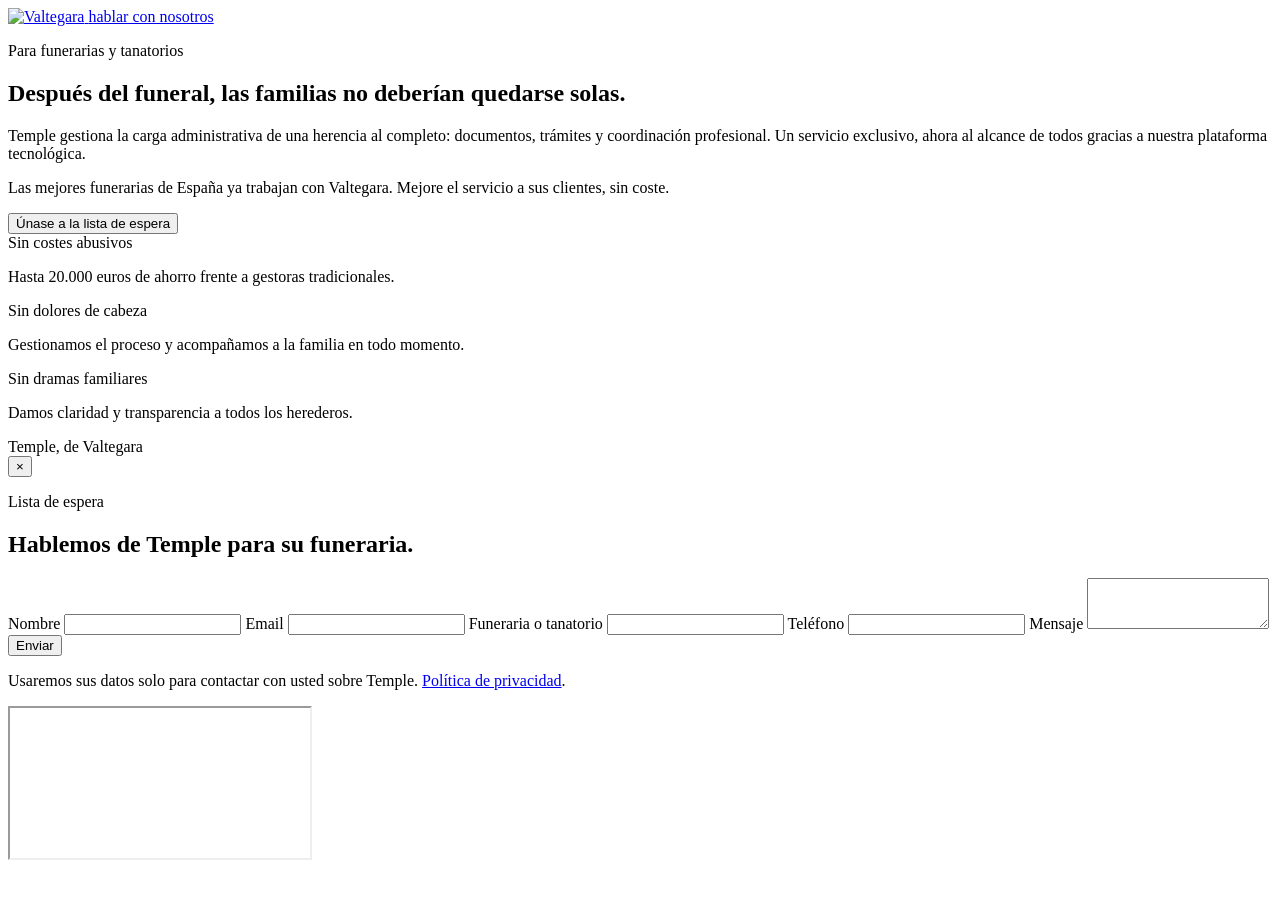
==== index.html @ 06c3a63b "Upload Valtegara landing: index.html" ====
<!doctype html>
<html lang="es">
  <head>
    <meta charset="utf-8">
    <meta name="viewport" content="width=device-width, initial-scale=1">
    <meta
      name="description"
      content="Valtegara crea Temple: soporte profesional para la gestión administrativa de herencias cuando las familias más lo necesitan."
    >
    <meta property="og:title" content="Valtegara | Temple">
    <meta
      property="og:description"
      content="Soporte profesional al alcance de las familias españolas en la gestión administrativa de herencias."
    >
    <meta property="og:type" content="website">
    <meta property="og:url" content="https://valtegara.com/">
    <meta property="og:image" content="https://valtegara.com/assets/og-image.png">
    <meta property="og:image:width" content="1200">
    <meta property="og:image:height" content="630">
    <meta property="og:locale" content="es_ES">
    <meta name="twitter:card" content="summary_large_image">
    <meta name="twitter:title" content="Valtegara | Temple">
    <meta
      name="twitter:description"
      content="Soporte profesional al alcance de las familias españolas en la gestión administrativa de herencias."
    >
    <meta name="twitter:image" content="https://valtegara.com/assets/og-image.png">
    <meta name="theme-color" content="#fbf1dc">
    <title>Valtegara | Temple</title>
    <link rel="canonical" href="https://valtegara.com/">
    <link rel="icon" type="image/png" sizes="192x192" href="assets/icon-192.png">
    <link rel="apple-touch-icon" sizes="180x180" href="assets/apple-touch-icon.png">
    <link rel="manifest" href="site.webmanifest">
    <link rel="preconnect" href="https://fonts.googleapis.com">
    <link rel="preconnect" href="https://fonts.gstatic.com" crossorigin>
    <link
      href="https://fonts.googleapis.com/css2?family=Instrument+Serif:ital@0;1&family=Inter:wght@500;600;700;800;900&display=swap"
      rel="stylesheet"
    >
    <link rel="stylesheet" href="styles.css">
  </head>
  <body>
    <main class="page">
      <section class="hero" aria-labelledby="hero-title">
        <header class="topbar">
          <a class="logo-link" href="mailto:diegoserrano@valtegara.com" aria-label="Valtegara">
            <img
              src="assets/valtegara-logo-transparent.png"
              alt="Valtegara"
              width="1220"
              height="360"
              fetchpriority="high"
            >
          </a>
          <a class="top-link" href="mailto:diegoserrano@valtegara.com?subject=Hablemos%20sobre%20Temple">
            hablar con nosotros
          </a>
        </header>

        <div class="hero-copy">
          <p class="badge">Para funerarias y tanatorios</p>
          <h1 id="hero-title">
            Después del funeral, las familias no deberían quedarse solas.
          </h1>
          <p class="lede">
            Temple gestiona la carga administrativa de una herencia al completo: documentos,
            trámites y coordinación profesional. Un servicio exclusivo, ahora al alcance
            de todos gracias a nuestra plataforma tecnológica.
          </p>
          <p class="partner-note">
            Las mejores funerarias de España ya trabajan con Valtegara. Mejore el servicio
            a sus clientes, sin coste.
          </p>
          <button class="cta" type="button" data-open-waitlist>
            Únase a la lista de espera
          </button>
        </div>

        <div class="benefit-row" aria-label="Beneficios de Temple">
          <article class="benefit-card costs">
            <span>Sin costes abusivos</span>
            <p>Hasta 20.000 euros de ahorro frente a gestoras tradicionales.</p>
          </article>
          <article class="benefit-card calm">
            <span>Sin dolores de cabeza</span>
            <p>Gestionamos el proceso y acompañamos a la familia en todo momento.</p>
          </article>
          <article class="benefit-card clarity">
            <span>Sin dramas familiares</span>
            <p>Damos claridad y transparencia a todos los herederos.</p>
          </article>
        </div>

        <footer class="bottom-strip">
          <span>Temple, de Valtegara</span>
        </footer>
      </section>

      <div class="modal" data-waitlist-modal aria-hidden="true">
        <div class="modal-backdrop" data-close-waitlist></div>
        <section class="waitlist-card" role="dialog" aria-modal="true" aria-labelledby="waitlist-title">
          <button class="close-button" type="button" data-close-waitlist aria-label="Cerrar">×</button>
          <p class="badge small">Lista de espera</p>
          <h2 id="waitlist-title">Hablemos de Temple para su funeraria.</h2>
          <form
            class="waitlist-form"
            data-waitlist-form
            method="post"
            target="hidden-google-form"
            aria-describedby="privacy-note form-status"
          >
            <label>
              Nombre
              <input name="name" data-google-field="name" autocomplete="name" required>
            </label>
            <label>
              Email
              <input name="email" data-google-field="email" type="email" autocomplete="email" inputmode="email" required>
            </label>
            <label>
              Funeraria o tanatorio
              <input name="company" data-google-field="company" autocomplete="organization" required>
            </label>
            <label>
              Teléfono
              <input name="phone" data-google-field="phone" type="tel" autocomplete="tel" inputmode="tel">
            </label>
            <label>
              Mensaje
              <textarea name="message" data-google-field="message" rows="3"></textarea>
            </label>
            <button class="submit-button" type="submit">Enviar</button>
            <p class="privacy-note" id="privacy-note">
              Usaremos sus datos solo para contactar con usted sobre Temple.
              <a href="privacidad.html">Política de privacidad</a>.
            </p>
            <p class="form-status" id="form-status" data-form-status aria-live="polite"></p>
          </form>
          <iframe class="hidden-frame" name="hidden-google-form" title="Google Form submission"></iframe>
        </section>
      </div>
    </main>
    <script src="script.js" defer></script>
  </body>
</html>
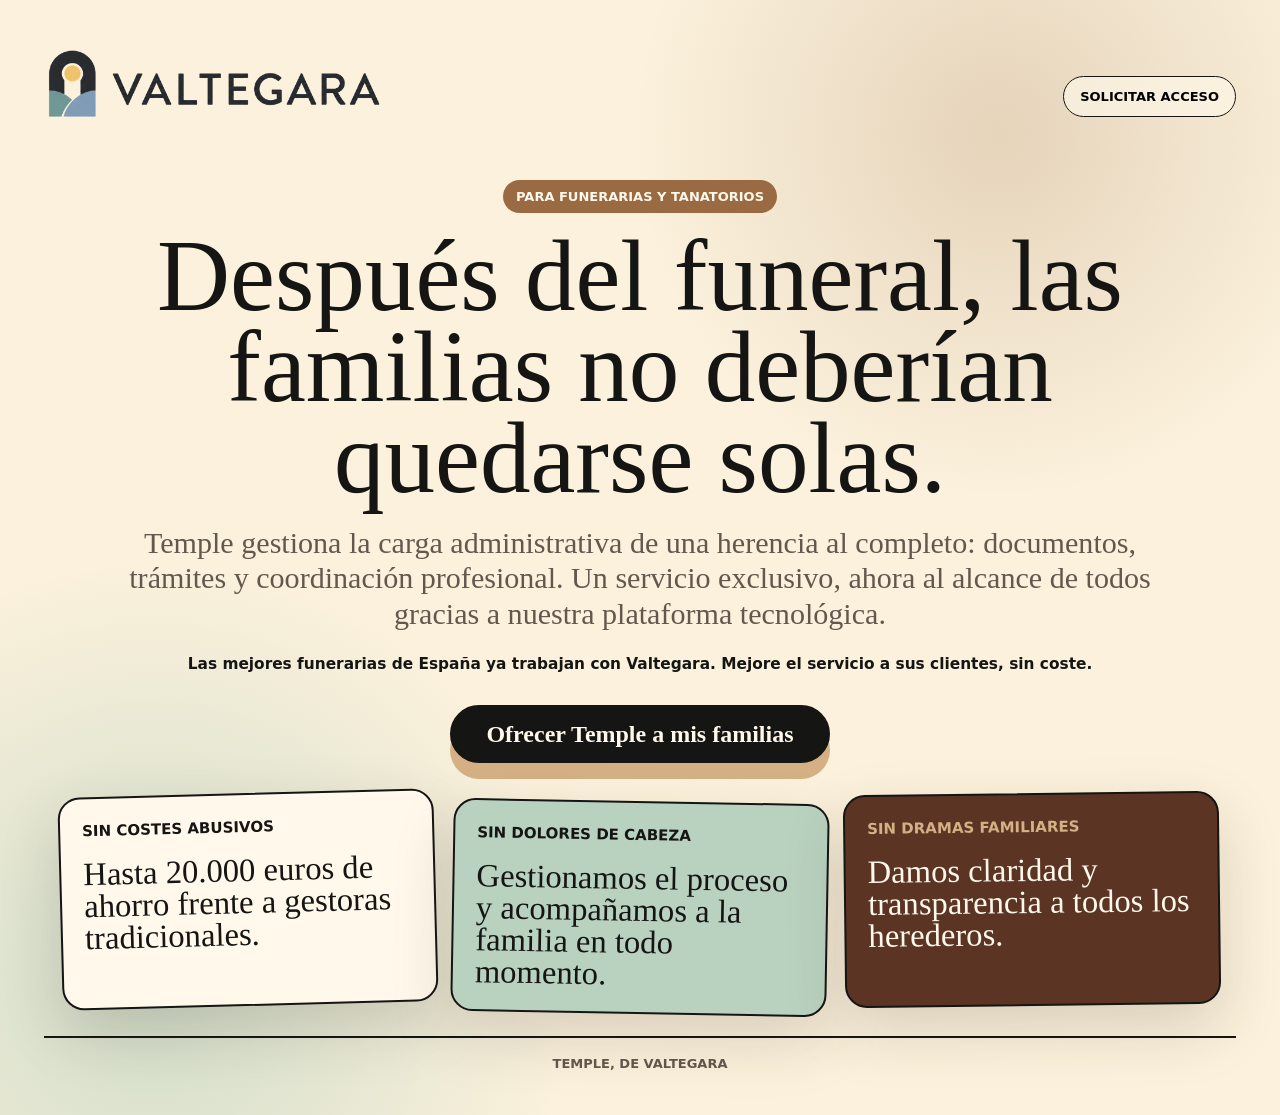
==== commit dd5df0dd: "Refine landing page CTAs and header alignment" ====
--- a/index.html
+++ b/index.html
@@ -43,7 +43,7 @@
     <main class="page">
       <section class="hero" aria-labelledby="hero-title">
         <header class="topbar">
-          <a class="logo-link" href="mailto:diegoserrano@valtegara.com" aria-label="Valtegara">
+          <a class="logo-link" href="/" aria-label="Valtegara">
             <img
               src="assets/valtegara-logo-transparent.png"
               alt="Valtegara"
@@ -52,9 +52,7 @@
               fetchpriority="high"
             >
           </a>
-          <a class="top-link" href="mailto:diegoserrano@valtegara.com?subject=Hablemos%20sobre%20Temple">
-            hablar con nosotros
-          </a>
+          <button class="top-link" type="button" data-open-waitlist>Solicitar acceso</button>
         </header>
 
         <div class="hero-copy">
@@ -72,7 +70,7 @@
             a sus clientes, sin coste.
           </p>
           <button class="cta" type="button" data-open-waitlist>
-            Únase a la lista de espera
+            Ofrecer Temple a mis familias
           </button>
         </div>
 
@@ -101,7 +99,7 @@
         <section class="waitlist-card" role="dialog" aria-modal="true" aria-labelledby="waitlist-title">
           <button class="close-button" type="button" data-close-waitlist aria-label="Cerrar">×</button>
           <p class="badge small">Lista de espera</p>
-          <h2 id="waitlist-title">Hablemos de Temple para su funeraria.</h2>
+          <h2 id="waitlist-title">Solicite acceso para su funeraria o tanatorio.</h2>
           <form
             class="waitlist-form"
             data-waitlist-form
@@ -129,7 +127,7 @@
               Mensaje
               <textarea name="message" data-google-field="message" rows="3"></textarea>
             </label>
-            <button class="submit-button" type="submit">Enviar</button>
+            <button class="submit-button" type="submit">Enviar solicitud</button>
             <p class="privacy-note" id="privacy-note">
               Usaremos sus datos solo para contactar con usted sobre Temple.
               <a href="privacidad.html">Política de privacidad</a>.
--- a/styles.css
+++ b/styles.css
@@ -0,0 +1,438 @@
+:root {
+  --ink: #151514;
+  --muted: #62584e;
+  --paper: #fbf1dc;
+  --paper-soft: #fff8eb;
+  --brown: #9a6a43;
+  --brown-deep: #5b3424;
+  --brown-light: #d5b084;
+  --sage: #b9d2bf;
+  --blue: #b7d2df;
+  --rose: #e7ad9f;
+  --green: #24493b;
+  --line: rgba(21, 21, 20, 0.14);
+  --shadow: 0 24px 60px rgba(55, 40, 27, 0.17);
+  font-family: Inter, system-ui, -apple-system, BlinkMacSystemFont, "Segoe UI", sans-serif;
+}
+
+* {
+  box-sizing: border-box;
+}
+
+html,
+body {
+  min-height: 100%;
+}
+
+body {
+  margin: 0;
+  color: var(--ink);
+  background:
+    radial-gradient(circle at 78% 12%, rgba(154, 106, 67, 0.22), transparent 26%),
+    radial-gradient(circle at 12% 88%, rgba(185, 210, 191, 0.65), transparent 28%),
+    var(--paper);
+}
+
+a {
+  color: inherit;
+  text-decoration: none;
+}
+
+button,
+input,
+textarea {
+  font: inherit;
+}
+
+.page {
+  min-height: 100vh;
+}
+
+.hero {
+  min-height: 100vh;
+  display: grid;
+  grid-template-rows: auto 1fr auto auto;
+  gap: clamp(16px, 2.6vw, 30px);
+  padding: clamp(18px, 3.5vw, 44px);
+}
+
+.topbar,
+.bottom-strip {
+  display: flex;
+  justify-content: space-between;
+  align-items: center;
+  gap: 18px;
+}
+
+.logo-link {
+  display: inline-flex;
+  align-items: center;
+  width: clamp(220px, 28vw, 390px);
+}
+
+.logo-link img {
+  display: block;
+  width: 100%;
+  height: auto;
+}
+
+.top-link,
+.bottom-strip span,
+.badge {
+  font-size: 13px;
+  font-weight: 900;
+  letter-spacing: 0;
+  text-transform: uppercase;
+}
+
+.top-link {
+  padding: 12px 16px;
+  border: 1px solid var(--ink);
+  border-radius: 999px;
+  background: rgba(255, 248, 235, 0.62);
+}
+
+.hero-copy {
+  align-self: center;
+  max-width: 1240px;
+  margin: 0 auto;
+  text-align: center;
+}
+
+.badge {
+  display: inline-flex;
+  margin: 0 0 18px;
+  padding: 9px 13px;
+  border-radius: 999px;
+  color: var(--paper-soft);
+  background: var(--brown);
+}
+
+.badge.small {
+  margin-bottom: 14px;
+}
+
+h1 {
+  margin: 0;
+  font-family: "Instrument Serif", Georgia, serif;
+  font-size: clamp(58px, 7.9vw, 116px);
+  font-weight: 400;
+  line-height: 0.9;
+  letter-spacing: 0;
+}
+
+.lede,
+.partner-note {
+  max-width: 1050px;
+  margin: 22px auto 0;
+  color: var(--muted);
+  font-size: clamp(23px, 2.35vw, 32px);
+  font-family: "Instrument Serif", Georgia, serif;
+  font-weight: 400;
+  line-height: 1.18;
+}
+
+.partner-note {
+  max-width: 920px;
+  color: var(--ink);
+  font-family: Inter, system-ui, -apple-system, BlinkMacSystemFont, "Segoe UI", sans-serif;
+  font-size: clamp(15px, 1.2vw, 18px);
+  font-weight: 750;
+  line-height: 1.38;
+}
+
+.cta {
+  display: inline-flex;
+  align-items: center;
+  justify-content: center;
+  min-height: 58px;
+  margin-top: 30px;
+  min-width: min(100%, 360px);
+  padding: 0 34px;
+  border: 2px solid var(--ink);
+  border-radius: 999px;
+  color: var(--paper-soft);
+  background: var(--ink);
+  box-shadow: 0 16px 0 var(--brown-light);
+  cursor: pointer;
+  font-family: "Instrument Serif", Georgia, serif;
+  font-size: 24px;
+  letter-spacing: 0;
+  font-weight: 900;
+}
+
+.benefit-row {
+  display: grid;
+  grid-template-columns: repeat(3, 1fr);
+  gap: 16px;
+  max-width: 1160px;
+  width: 100%;
+  margin: 0 auto;
+}
+
+.benefit-card {
+  min-height: 168px;
+  padding: 22px;
+  border: 2px solid var(--ink);
+  border-radius: 22px;
+  box-shadow: var(--shadow);
+}
+
+.benefit-card span {
+  display: inline-flex;
+  margin-bottom: 18px;
+  font-size: 15px;
+  font-weight: 900;
+  text-transform: uppercase;
+}
+
+.benefit-card p {
+  margin: 0;
+  font-family: "Instrument Serif", Georgia, serif;
+  font-size: clamp(28px, 2.55vw, 41px);
+  line-height: 0.98;
+}
+
+.costs {
+  background: var(--paper-soft);
+  transform: rotate(-1.5deg);
+}
+
+.calm {
+  background: var(--sage);
+  transform: translateY(8px) rotate(1deg);
+}
+
+.clarity {
+  color: var(--paper-soft);
+  background: var(--brown-deep);
+  transform: rotate(-0.7deg);
+}
+
+.clarity span {
+  color: var(--brown-light);
+}
+
+.bottom-strip {
+  justify-content: center;
+  padding-top: 18px;
+  border-top: 2px solid var(--ink);
+  text-align: center;
+}
+
+.bottom-strip span {
+  color: var(--muted);
+}
+
+.modal {
+  position: fixed;
+  inset: 0;
+  z-index: 20;
+  display: none;
+  place-items: center;
+  padding: 18px;
+}
+
+.modal.is-open {
+  display: grid;
+}
+
+.modal-backdrop {
+  position: absolute;
+  inset: 0;
+  background: rgba(21, 21, 20, 0.42);
+}
+
+.waitlist-card {
+  position: relative;
+  z-index: 1;
+  width: min(100%, 560px);
+  max-height: min(92vh, 760px);
+  overflow: auto;
+  padding: clamp(24px, 4vw, 36px);
+  border: 2px solid var(--ink);
+  border-radius: 22px;
+  background: var(--paper-soft);
+  box-shadow: 0 28px 90px rgba(21, 21, 20, 0.24);
+}
+
+.close-button {
+  position: absolute;
+  top: 14px;
+  right: 14px;
+  width: 40px;
+  height: 40px;
+  border: 2px solid var(--ink);
+  border-radius: 50%;
+  background: transparent;
+  cursor: pointer;
+  font-size: 28px;
+  line-height: 1;
+}
+
+.waitlist-card h2 {
+  max-width: 430px;
+  margin: 0 0 22px;
+  font-family: "Instrument Serif", Georgia, serif;
+  font-size: clamp(42px, 5vw, 62px);
+  font-weight: 400;
+  line-height: 0.92;
+}
+
+.waitlist-form {
+  display: grid;
+  gap: 13px;
+}
+
+.waitlist-form label {
+  display: grid;
+  gap: 6px;
+  color: var(--muted);
+  font-size: 13px;
+  font-weight: 900;
+  text-transform: uppercase;
+}
+
+.waitlist-form input,
+.waitlist-form textarea {
+  width: 100%;
+  border: 1px solid var(--line);
+  border-radius: 12px;
+  padding: 13px 14px;
+  color: var(--ink);
+  background: #fffef8;
+}
+
+.waitlist-form input:focus,
+.waitlist-form textarea:focus {
+  outline: 2px solid rgba(154, 106, 67, 0.25);
+  border-color: var(--brown);
+}
+
+.submit-button {
+  min-height: 52px;
+  border: 2px solid var(--ink);
+  border-radius: 999px;
+  color: var(--paper-soft);
+  background: var(--ink);
+  cursor: pointer;
+  font-weight: 900;
+}
+
+.form-status {
+  min-height: 18px;
+  margin: 0;
+  color: var(--muted);
+  font-size: 13px;
+  font-weight: 700;
+  text-transform: none;
+}
+
+.privacy-note {
+  margin: 0;
+  color: var(--muted);
+  font-size: 12px;
+  font-weight: 700;
+  line-height: 1.35;
+}
+
+.privacy-note a {
+  text-decoration: underline;
+  text-underline-offset: 3px;
+}
+
+.hidden-frame {
+  display: none;
+}
+
+.modal-open {
+  overflow: hidden;
+}
+
+.legal-page {
+  max-width: 820px;
+  margin: 0 auto;
+  padding: clamp(28px, 6vw, 72px) 20px;
+}
+
+.legal-logo {
+  display: inline-flex;
+  margin-bottom: 48px;
+  color: var(--muted);
+  font-size: 13px;
+  font-weight: 900;
+  text-transform: uppercase;
+}
+
+.legal-page h1 {
+  margin-bottom: 28px;
+  font-size: clamp(48px, 7vw, 82px);
+}
+
+.legal-page p {
+  color: var(--muted);
+  font-size: 18px;
+  line-height: 1.6;
+}
+
+.legal-page a {
+  text-decoration: underline;
+  text-underline-offset: 4px;
+}
+
+@media (max-width: 980px) {
+  .hero {
+    min-height: auto;
+  }
+
+  .benefit-row {
+    grid-template-columns: 1fr;
+    max-width: 680px;
+  }
+
+  .calm,
+  .costs,
+  .clarity {
+    transform: none;
+  }
+}
+
+@media (max-width: 640px) {
+  .hero {
+    padding: 18px;
+  }
+
+  .topbar,
+  .bottom-strip {
+    align-items: flex-start;
+    flex-direction: column;
+  }
+
+  .top-link {
+    display: none;
+  }
+
+  .logo-link {
+    width: min(78vw, 300px);
+  }
+
+  h1 {
+    font-size: 46px;
+  }
+
+  .lede {
+    font-size: 23px;
+  }
+
+  .partner-note {
+    font-size: 16px;
+  }
+
+  .cta {
+    width: 100%;
+  }
+
+  .benefit-card {
+    min-height: auto;
+  }
+}
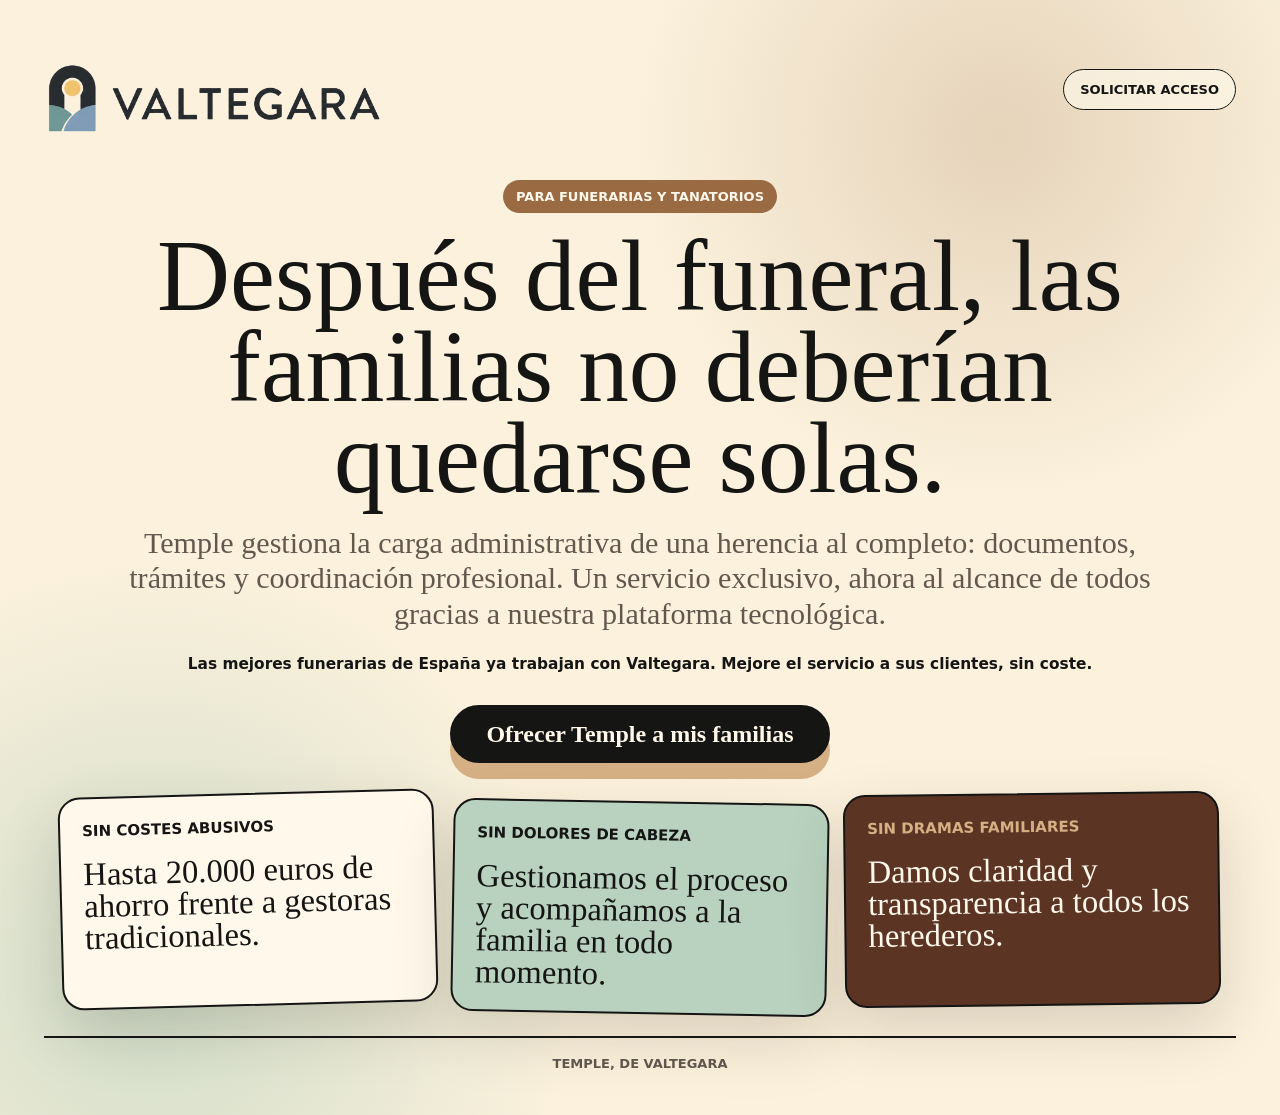
==== commit ee74d348: "Add SEO metadata and organization structured data" ====
--- a/index.html
+++ b/index.html
@@ -5,12 +5,12 @@
     <meta name="viewport" content="width=device-width, initial-scale=1">
     <meta
       name="description"
-      content="Valtegara crea Temple: soporte profesional para la gestión administrativa de herencias cuando las familias más lo necesitan."
+      content="Temple, de Valtegara, acompaña a familias españolas en la gestión administrativa de herencias junto a funerarias y tanatorios."
     >
-    <meta property="og:title" content="Valtegara | Temple">
+    <meta property="og:title" content="Valtegara | Temple para funerarias y tanatorios">
     <meta
       property="og:description"
-      content="Soporte profesional al alcance de las familias españolas en la gestión administrativa de herencias."
+      content="Soporte profesional para familias españolas tras el funeral: documentación, trámites y coordinación profesional."
     >
     <meta property="og:type" content="website">
     <meta property="og:url" content="https://valtegara.com/">
@@ -19,14 +19,14 @@
     <meta property="og:image:height" content="630">
     <meta property="og:locale" content="es_ES">
     <meta name="twitter:card" content="summary_large_image">
-    <meta name="twitter:title" content="Valtegara | Temple">
+    <meta name="twitter:title" content="Valtegara | Temple para funerarias y tanatorios">
     <meta
       name="twitter:description"
-      content="Soporte profesional al alcance de las familias españolas en la gestión administrativa de herencias."
+      content="Soporte profesional para familias españolas tras el funeral: documentación, trámites y coordinación profesional."
     >
     <meta name="twitter:image" content="https://valtegara.com/assets/og-image.png">
     <meta name="theme-color" content="#fbf1dc">
-    <title>Valtegara | Temple</title>
+    <title>Valtegara | Temple para funerarias y tanatorios</title>
     <link rel="canonical" href="https://valtegara.com/">
     <link rel="icon" type="image/png" sizes="192x192" href="assets/icon-192.png">
     <link rel="apple-touch-icon" sizes="180x180" href="assets/apple-touch-icon.png">
@@ -37,6 +37,24 @@
       href="https://fonts.googleapis.com/css2?family=Instrument+Serif:ital@0;1&family=Inter:wght@500;600;700;800;900&display=swap"
       rel="stylesheet"
     >
+    <script type="application/ld+json">
+      {
+        "@context": "https://schema.org",
+        "@type": "Organization",
+        "name": "Valtegara",
+        "alternateName": "Temple, de Valtegara",
+        "url": "https://valtegara.com/",
+        "logo": "https://valtegara.com/assets/icon-512.png",
+        "description": "Valtegara desarrolla Temple, una plataforma que acompaña a familias españolas tras el funeral en la gestión administrativa de herencias.",
+        "areaServed": {
+          "@type": "Country",
+          "name": "Spain"
+        },
+        "sameAs": [
+          "https://www.linkedin.com/company/valtegara/"
+        ]
+      }
+    </script>
     <link rel="stylesheet" href="styles.css">
   </head>
   <body>
--- a/styles.css
+++ b/styles.css
@@ -74,6 +74,7 @@
   display: block;
   width: 100%;
   height: auto;
+  transform: translateY(clamp(8px, 1.15vw, 15px));
 }
 
 .top-link,
@@ -89,7 +90,10 @@
   padding: 12px 16px;
   border: 1px solid var(--ink);
   border-radius: 999px;
+  color: var(--ink);
   background: rgba(255, 248, 235, 0.62);
+  cursor: pointer;
+  transform: translateY(-7px);
 }
 
 .hero-copy {
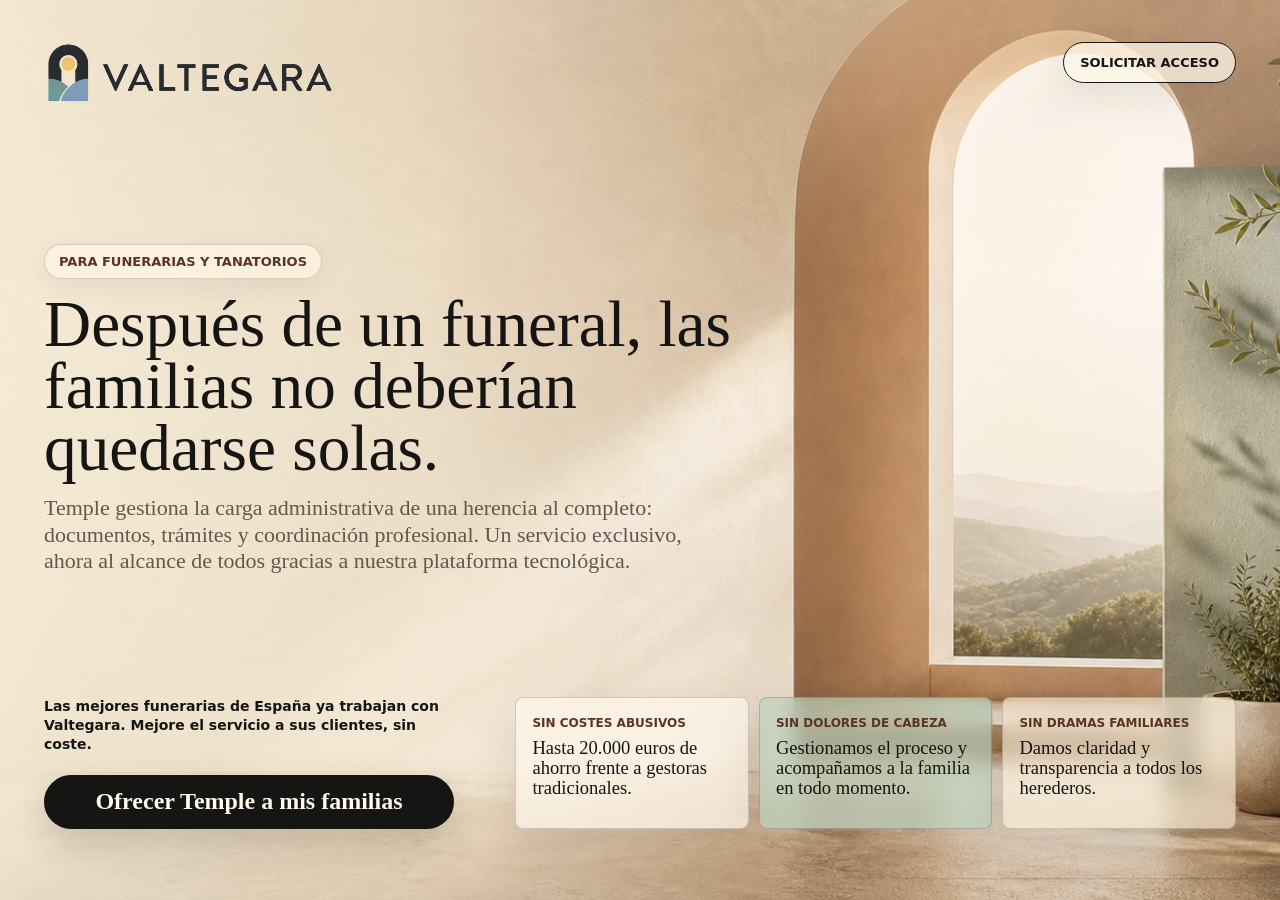
==== commit a71ca23b: "Update responsive Valtegara landing page" ====
--- a/index.html
+++ b/index.html
@@ -76,35 +76,40 @@
         <div class="hero-copy">
           <p class="badge">Para funerarias y tanatorios</p>
           <h1 id="hero-title">
-            Después del funeral, las familias no deberían quedarse solas.
+            Después de un funeral, las familias no deberían quedarse solas.
           </h1>
           <p class="lede">
             Temple gestiona la carga administrativa de una herencia al completo: documentos,
             trámites y coordinación profesional. Un servicio exclusivo, ahora al alcance
             de todos gracias a nuestra plataforma tecnológica.
           </p>
-          <p class="partner-note">
-            Las mejores funerarias de España ya trabajan con Valtegara. Mejore el servicio
-            a sus clientes, sin coste.
-          </p>
-          <button class="cta" type="button" data-open-waitlist>
-            Ofrecer Temple a mis familias
-          </button>
         </div>
 
-        <div class="benefit-row" aria-label="Beneficios de Temple">
-          <article class="benefit-card costs">
-            <span>Sin costes abusivos</span>
-            <p>Hasta 20.000 euros de ahorro frente a gestoras tradicionales.</p>
-          </article>
-          <article class="benefit-card calm">
-            <span>Sin dolores de cabeza</span>
-            <p>Gestionamos el proceso y acompañamos a la familia en todo momento.</p>
-          </article>
-          <article class="benefit-card clarity">
-            <span>Sin dramas familiares</span>
-            <p>Damos claridad y transparencia a todos los herederos.</p>
-          </article>
+        <div class="lower-row">
+          <div class="partner-action">
+            <p class="partner-note">
+              Las mejores funerarias de España ya trabajan con Valtegara. Mejore el servicio
+              a sus clientes, sin coste.
+            </p>
+            <button class="cta" type="button" data-open-waitlist>
+              Ofrecer Temple a mis familias
+            </button>
+          </div>
+
+          <div class="benefit-row" aria-label="Beneficios de Temple">
+            <article class="benefit-card costs">
+              <span>Sin costes abusivos</span>
+              <p>Hasta 20.000 euros de ahorro frente a gestoras tradicionales.</p>
+            </article>
+            <article class="benefit-card calm">
+              <span>Sin dolores de cabeza</span>
+              <p>Gestionamos el proceso y acompañamos a la familia en todo momento.</p>
+            </article>
+            <article class="benefit-card clarity">
+              <span>Sin dramas familiares</span>
+              <p>Damos claridad y transparencia a todos los herederos.</p>
+            </article>
+          </div>
         </div>
 
         <footer class="bottom-strip">
--- a/styles.css
+++ b/styles.css
@@ -27,10 +27,7 @@
 body {
   margin: 0;
   color: var(--ink);
-  background:
-    radial-gradient(circle at 78% 12%, rgba(154, 106, 67, 0.22), transparent 26%),
-    radial-gradient(circle at 12% 88%, rgba(185, 210, 191, 0.65), transparent 28%),
-    var(--paper);
+  background: var(--paper);
 }
 
 a {
@@ -46,18 +43,46 @@
 
 .page {
   min-height: 100vh;
+  background-image: url("assets/landing-hero-temple-calm-v1.png");
+  background-position: center;
+  background-size: cover;
+  background-repeat: no-repeat;
 }
 
 .hero {
+  position: relative;
+  overflow: hidden;
   min-height: 100vh;
   display: grid;
-  grid-template-rows: auto 1fr auto auto;
-  gap: clamp(16px, 2.6vw, 30px);
-  padding: clamp(18px, 3.5vw, 44px);
+  grid-template-rows: auto minmax(0, 1fr) auto auto;
+  gap: clamp(10px, 1.6vw, 20px);
+  padding: clamp(12px, 2vw, 24px) clamp(18px, 3.5vw, 44px) clamp(28px, 4vw, 52px);
+}
+
+.hero::before,
+.hero::after {
+  position: absolute;
+  inset: 0;
+  content: "";
+}
+
+.hero::before {
+  background-image: url("assets/landing-hero-temple-calm-v1.png");
+  background-position: center;
+  background-size: cover;
+  transform: scale(1.01);
+}
+
+.hero::after {
+  background:
+    linear-gradient(90deg, rgba(251, 241, 220, 0.84) 0%, rgba(251, 241, 220, 0.62) 32%, rgba(251, 241, 220, 0.16) 58%, rgba(251, 241, 220, 0) 100%),
+    linear-gradient(180deg, rgba(251, 241, 220, 0.28) 0%, rgba(251, 241, 220, 0) 30%, rgba(66, 44, 29, 0.12) 100%);
 }
 
 .topbar,
 .bottom-strip {
+  position: relative;
+  z-index: 1;
   display: flex;
   justify-content: space-between;
   align-items: center;
@@ -67,7 +92,7 @@
 .logo-link {
   display: inline-flex;
   align-items: center;
-  width: clamp(220px, 28vw, 390px);
+  width: clamp(210px, 24vw, 340px);
 }
 
 .logo-link img {
@@ -91,25 +116,32 @@
   border: 1px solid var(--ink);
   border-radius: 999px;
   color: var(--ink);
-  background: rgba(255, 248, 235, 0.62);
+  background: rgba(255, 248, 235, 0.72);
+  box-shadow: 0 10px 34px rgba(55, 40, 27, 0.08);
   cursor: pointer;
   transform: translateY(-7px);
 }
 
 .hero-copy {
+  position: relative;
+  z-index: 1;
   align-self: center;
-  max-width: 1240px;
-  margin: 0 auto;
-  text-align: center;
+  width: min(100%, 810px);
+  max-width: 54vw;
+  margin: 0;
+  padding: clamp(14px, 1.6vw, 26px) 0 clamp(6px, 1vw, 16px);
+  text-align: left;
 }
 
 .badge {
   display: inline-flex;
-  margin: 0 0 18px;
-  padding: 9px 13px;
+  margin: 0 0 14px;
+  padding: 9px 14px;
+  border: 1px solid rgba(91, 52, 36, 0.2);
   border-radius: 999px;
-  color: var(--paper-soft);
-  background: var(--brown);
+  color: var(--brown-deep);
+  background: rgba(255, 248, 235, 0.66);
+  box-shadow: 0 8px 26px rgba(55, 40, 27, 0.07);
 }
 
 .badge.small {
@@ -119,28 +151,30 @@
 h1 {
   margin: 0;
   font-family: "Instrument Serif", Georgia, serif;
-  font-size: clamp(58px, 7.9vw, 116px);
+  max-width: 760px;
+  font-size: clamp(50px, 5.1vw, 80px);
   font-weight: 400;
-  line-height: 0.9;
+  line-height: 0.95;
   letter-spacing: 0;
 }
 
 .lede,
 .partner-note {
-  max-width: 1050px;
-  margin: 22px auto 0;
+  max-width: 710px;
+  margin: 16px 0 0;
   color: var(--muted);
-  font-size: clamp(23px, 2.35vw, 32px);
+  font-size: clamp(20px, 1.72vw, 26px);
   font-family: "Instrument Serif", Georgia, serif;
   font-weight: 400;
-  line-height: 1.18;
+  line-height: 1.2;
 }
 
 .partner-note {
-  max-width: 920px;
+  max-width: 410px;
+  margin: 0;
   color: var(--ink);
   font-family: Inter, system-ui, -apple-system, BlinkMacSystemFont, "Segoe UI", sans-serif;
-  font-size: clamp(15px, 1.2vw, 18px);
+  font-size: clamp(14px, 1.05vw, 17px);
   font-weight: 750;
   line-height: 1.38;
 }
@@ -149,15 +183,17 @@
   display: inline-flex;
   align-items: center;
   justify-content: center;
-  min-height: 58px;
-  margin-top: 30px;
-  min-width: min(100%, 360px);
+  min-height: 54px;
+  width: 100%;
+  max-width: 410px;
+  min-width: 0;
+  margin-top: 0;
   padding: 0 34px;
   border: 2px solid var(--ink);
   border-radius: 999px;
   color: var(--paper-soft);
   background: var(--ink);
-  box-shadow: 0 16px 0 var(--brown-light);
+  box-shadow: 0 16px 38px rgba(55, 40, 27, 0.2);
   cursor: pointer;
   font-family: "Instrument Serif", Georgia, serif;
   font-size: 24px;
@@ -165,27 +201,57 @@
   font-weight: 900;
 }
 
+.lower-row {
+  position: relative;
+  z-index: 1;
+  display: grid;
+  grid-template-columns: minmax(330px, 410px) minmax(0, 1fr);
+  align-items: stretch;
+  gap: clamp(28px, 4.8vw, 72px);
+  width: 100%;
+  margin: 0;
+}
+
+.partner-action {
+  display: flex;
+  flex-direction: column;
+  justify-content: space-between;
+  align-items: flex-start;
+  min-height: 132px;
+}
+
 .benefit-row {
+  position: relative;
+  z-index: 1;
   display: grid;
-  grid-template-columns: repeat(3, 1fr);
-  gap: 16px;
-  max-width: 1160px;
+  grid-template-columns: repeat(3, minmax(0, 1fr));
+  grid-auto-rows: 1fr;
+  align-items: stretch;
+  align-content: stretch;
+  gap: 10px;
+  max-width: none;
   width: 100%;
-  margin: 0 auto;
+  height: 100%;
+  margin: 0;
+  transform: none;
 }
 
 .benefit-card {
-  min-height: 168px;
-  padding: 22px;
-  border: 2px solid var(--ink);
-  border-radius: 22px;
-  box-shadow: var(--shadow);
+  height: 100%;
+  min-height: 132px;
+  padding: 14px 16px 15px;
+  border: 1px solid rgba(21, 21, 20, 0.18);
+  border-radius: 8px;
+  background: rgba(255, 248, 235, 0.64);
+  box-shadow: 0 18px 46px rgba(55, 40, 27, 0.11);
+  backdrop-filter: blur(10px);
 }
 
 .benefit-card span {
   display: inline-flex;
-  margin-bottom: 18px;
-  font-size: 15px;
+  margin-bottom: 8px;
+  color: var(--brown-deep);
+  font-size: 12px;
   font-weight: 900;
   text-transform: uppercase;
 }
@@ -193,34 +259,34 @@
 .benefit-card p {
   margin: 0;
   font-family: "Instrument Serif", Georgia, serif;
-  font-size: clamp(28px, 2.55vw, 41px);
-  line-height: 0.98;
+  font-size: clamp(18px, 1.45vw, 23px);
+  line-height: 1.08;
 }
 
 .costs {
-  background: var(--paper-soft);
-  transform: rotate(-1.5deg);
+  background: rgba(255, 248, 235, 0.7);
 }
 
 .calm {
-  background: var(--sage);
-  transform: translateY(8px) rotate(1deg);
+  background: rgba(185, 210, 191, 0.64);
 }
 
 .clarity {
-  color: var(--paper-soft);
-  background: var(--brown-deep);
-  transform: rotate(-0.7deg);
+  color: var(--ink);
+  background: rgba(251, 241, 220, 0.58);
 }
 
 .clarity span {
-  color: var(--brown-light);
+  color: var(--brown-deep);
 }
 
 .bottom-strip {
+  display: none;
+  position: relative;
+  z-index: 1;
   justify-content: center;
-  padding-top: 18px;
-  border-top: 2px solid var(--ink);
+  padding-top: 10px;
+  border-top: 1px solid rgba(21, 21, 20, 0.22);
   text-align: center;
 }
 
@@ -384,26 +450,210 @@
   text-underline-offset: 4px;
 }
 
+@media (max-width: 1240px) {
+  .page {
+    background-position: 64% center;
+    background-size: auto 103%;
+  }
+
+  .hero::before {
+    background-position: 64% center;
+    background-size: auto 103%;
+  }
+
+  .lower-row {
+    grid-template-columns: minmax(300px, 370px) minmax(0, 1fr);
+    gap: clamp(18px, 2.8vw, 34px);
+  }
+
+  .partner-action,
+  .benefit-card {
+    min-height: 122px;
+  }
+
+  .cta {
+    padding: 0 24px;
+    font-size: 22px;
+  }
+
+  .benefit-card {
+    padding: 13px 14px 14px;
+  }
+
+  .benefit-card span {
+    font-size: 11px;
+  }
+
+  .benefit-card p {
+    font-size: clamp(17px, 1.45vw, 20px);
+  }
+}
+
+@media (max-width: 1060px) {
+  .hero {
+    align-content: start;
+    gap: clamp(14px, 2.2vw, 22px);
+    padding: clamp(14px, 2.4vw, 26px) clamp(24px, 5vw, 48px) clamp(36px, 5vw, 56px);
+  }
+
+  .page {
+    background-position: 66% center;
+    background-size: cover;
+  }
+
+  .hero::before {
+    background-position: 66% center;
+    background-size: cover;
+  }
+
+  .hero::after {
+    background:
+      linear-gradient(90deg, rgba(251, 241, 220, 0.92) 0%, rgba(251, 241, 220, 0.76) 58%, rgba(251, 241, 220, 0.2) 100%),
+      linear-gradient(180deg, rgba(251, 241, 220, 0.22) 0%, rgba(251, 241, 220, 0.02) 56%, rgba(66, 44, 29, 0.12) 100%);
+  }
+
+  .hero-copy {
+    justify-self: center;
+    align-self: center;
+    width: min(100%, 900px);
+    max-width: 900px;
+    padding-top: clamp(10px, 3vh, 32px);
+    text-align: center;
+  }
+
+  .badge {
+    margin-inline: auto;
+  }
+
+  h1 {
+    max-width: 880px;
+    margin-inline: auto;
+    font-size: clamp(52px, 7vw, 74px);
+  }
+
+  .lede {
+    max-width: 780px;
+    margin-inline: auto;
+  }
+
+  .lower-row {
+    grid-template-columns: 1fr;
+    justify-self: center;
+    gap: 14px;
+    width: 100%;
+    max-width: 820px;
+    margin: 0 auto;
+  }
+
+  .partner-action {
+    min-height: auto;
+    align-items: center;
+    gap: 14px;
+    text-align: center;
+  }
+
+  .partner-note {
+    max-width: 780px;
+  }
+
+  .cta {
+    max-width: 520px;
+  }
+
+  .benefit-row {
+    position: relative;
+    left: auto;
+    bottom: auto;
+    grid-template-columns: 1fr;
+    max-width: 820px;
+    width: 100%;
+    height: auto;
+    margin: 0 auto;
+    transform: none;
+  }
+
+  .benefit-card {
+    height: auto;
+    min-height: auto;
+  }
+}
+
 @media (max-width: 980px) {
   .hero {
-    min-height: auto;
-  }
-
+    gap: 10px;
+    padding-bottom: 34px;
+  }
+
+  .hero-copy,
+  .lower-row,
   .benefit-row {
-    grid-template-columns: 1fr;
-    max-width: 680px;
-  }
-
-  .calm,
-  .costs,
-  .clarity {
-    transform: none;
+    max-width: 720px;
+  }
+
+  .hero-copy {
+    padding-top: 6px;
+  }
+
+  h1 {
+    max-width: 760px;
+    font-size: clamp(44px, 6.2vw, 58px);
+  }
+
+  .lede {
+    margin-top: 12px;
+    font-size: clamp(18px, 2.2vw, 21px);
+  }
+
+  .lower-row {
+    gap: 10px;
+  }
+
+  .partner-action {
+    gap: 10px;
+  }
+
+  .partner-note {
+    font-size: 14px;
+  }
+
+  .cta {
+    min-height: 52px;
+  }
+
+  .benefit-row {
+    gap: 9px;
+  }
+
+  .benefit-card {
+    padding: 12px 14px 13px;
+  }
+
+  .benefit-card p {
+    font-size: 18px;
+    line-height: 1.06;
   }
 }
 
 @media (max-width: 640px) {
+  body {
+    overflow-x: hidden;
+  }
+
+  .page {
+    overflow-x: hidden;
+  }
+
   .hero {
-    padding: 18px;
+    display: block;
+    min-height: 100svh;
+    padding: 18px 18px 26px;
+    overflow: hidden;
+  }
+
+  .hero::after {
+    background:
+      linear-gradient(180deg, rgba(251, 241, 220, 0.5) 0%, rgba(251, 241, 220, 0.74) 30%, rgba(251, 241, 220, 0.7) 68%, rgba(251, 241, 220, 0.22) 100%),
+      linear-gradient(90deg, rgba(251, 241, 220, 0.9) 0%, rgba(251, 241, 220, 0.58) 58%, rgba(251, 241, 220, 0.18) 100%);
   }
 
   .topbar,
@@ -417,26 +667,163 @@
   }
 
   .logo-link {
-    width: min(78vw, 300px);
+    width: min(72vw, 282px);
+  }
+
+  .logo-link img {
+    transform: translateY(4px);
+  }
+
+  .hero::before {
+    background-position: 88% top;
+    background-size: cover;
+  }
+
+  .page {
+    background-position: 88% top;
+    background-size: cover;
+  }
+
+  .hero-copy {
+    width: 100%;
+    max-width: 356px;
+    min-width: 0;
+    margin: 28px auto 0;
+    padding: 0;
+    text-align: center;
+  }
+
+  .badge {
+    margin: 0 auto 13px;
+    padding: 8px 12px;
+    max-width: 100%;
+    font-size: 11px;
+    white-space: normal;
+    text-align: center;
   }
 
   h1 {
-    font-size: 46px;
+    width: 100%;
+    max-width: 350px;
+    margin-inline: auto;
+    font-size: clamp(38px, 9.5vw, 43px);
+    line-height: 0.96;
+    overflow-wrap: normal;
   }
 
   .lede {
-    font-size: 23px;
+    max-width: 344px;
+    margin: 14px auto 0;
+    font-size: 18px;
+    line-height: 1.18;
+  }
+
+  .lower-row {
+    display: grid;
+    width: 100%;
+    max-width: 356px;
+    margin: 24px auto 0;
+    gap: 12px;
+  }
+
+  .partner-action {
+    display: grid;
+    gap: 12px;
+    justify-items: center;
+    text-align: center;
   }
 
   .partner-note {
-    font-size: 16px;
+    max-width: 342px;
+    color: var(--ink);
+    font-size: 13px;
+    line-height: 1.32;
   }
 
   .cta {
     width: 100%;
+    max-width: 356px;
+    min-height: 54px;
+    min-width: 0;
+    padding: 0 18px;
+    font-size: 23px;
+  }
+
+  .benefit-row {
+    display: grid;
+    width: 100%;
+    max-width: 356px;
+    gap: 9px;
+    margin-top: 0;
   }
 
   .benefit-card {
+    height: auto;
     min-height: auto;
-  }
-}
+    padding: 14px 14px 15px;
+    background: rgba(255, 248, 235, 0.76);
+    backdrop-filter: blur(12px);
+  }
+
+  .benefit-card span {
+    margin-bottom: 7px;
+    font-size: 11px;
+  }
+
+  .benefit-card p {
+    font-size: 19px;
+    line-height: 1.08;
+  }
+
+  .calm {
+    background: rgba(185, 210, 191, 0.74);
+  }
+}
+
+@media (max-width: 420px) {
+  .hero {
+    padding: 16px 14px 24px;
+  }
+
+  .logo-link {
+    width: min(70vw, 258px);
+  }
+
+  .hero-copy {
+    max-width: 100%;
+    margin-top: 24px;
+  }
+
+  .badge {
+    font-size: 10.5px;
+  }
+
+  h1 {
+    max-width: 330px;
+    font-size: clamp(36px, 9.4vw, 39px);
+    line-height: 0.98;
+  }
+
+  .lede {
+    max-width: 330px;
+    font-size: 17px;
+  }
+
+  .lower-row,
+  .benefit-row {
+    max-width: 100%;
+  }
+
+  .partner-note {
+    max-width: 330px;
+    font-size: 12.5px;
+  }
+
+  .cta {
+    font-size: 21px;
+  }
+
+  .benefit-card p {
+    font-size: 18px;
+  }
+}
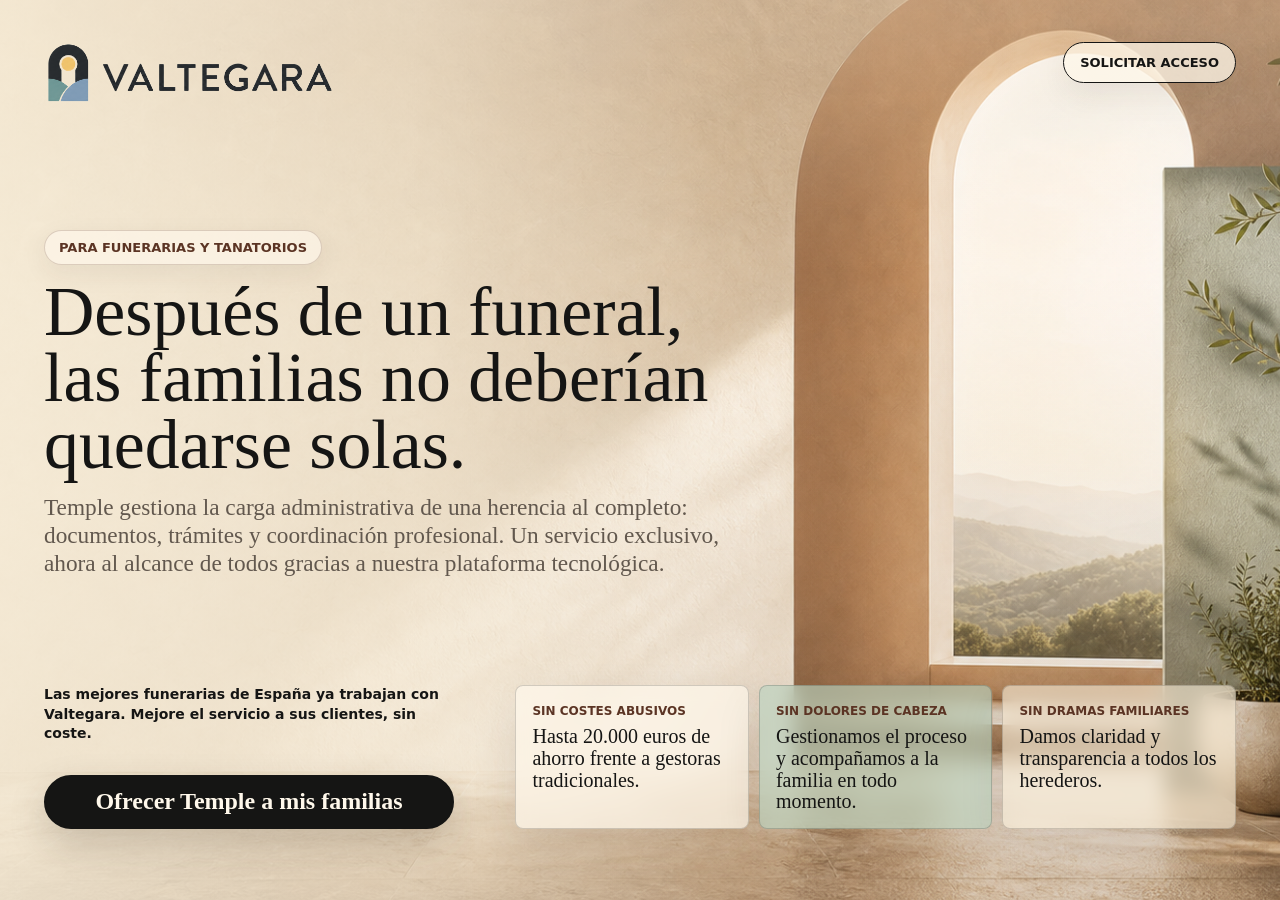
==== commit 44738c82: "Fix mobile background scroll and update title" ====
--- a/index.html
+++ b/index.html
@@ -7,7 +7,7 @@
       name="description"
       content="Temple, de Valtegara, acompaña a familias españolas en la gestión administrativa de herencias junto a funerarias y tanatorios."
     >
-    <meta property="og:title" content="Valtegara | Temple para funerarias y tanatorios">
+    <meta property="og:title" content="Valtegara | Trámite de Herencias">
     <meta
       property="og:description"
       content="Soporte profesional para familias españolas tras el funeral: documentación, trámites y coordinación profesional."
@@ -19,14 +19,14 @@
     <meta property="og:image:height" content="630">
     <meta property="og:locale" content="es_ES">
     <meta name="twitter:card" content="summary_large_image">
-    <meta name="twitter:title" content="Valtegara | Temple para funerarias y tanatorios">
+    <meta name="twitter:title" content="Valtegara | Trámite de Herencias">
     <meta
       name="twitter:description"
       content="Soporte profesional para familias españolas tras el funeral: documentación, trámites y coordinación profesional."
     >
     <meta name="twitter:image" content="https://valtegara.com/assets/og-image.png">
     <meta name="theme-color" content="#fbf1dc">
-    <title>Valtegara | Temple para funerarias y tanatorios</title>
+    <title>Valtegara | Trámite de Herencias</title>
     <link rel="canonical" href="https://valtegara.com/">
     <link rel="icon" type="image/png" sizes="192x192" href="assets/icon-192.png">
     <link rel="apple-touch-icon" sizes="180x180" href="assets/apple-touch-icon.png">
--- a/styles.css
+++ b/styles.css
@@ -151,8 +151,8 @@
 h1 {
   margin: 0;
   font-family: "Instrument Serif", Georgia, serif;
-  max-width: 760px;
-  font-size: clamp(50px, 5.1vw, 80px);
+  max-width: 820px;
+  font-size: clamp(54px, 5.45vw, 86px);
   font-weight: 400;
   line-height: 0.95;
   letter-spacing: 0;
@@ -160,10 +160,10 @@
 
 .lede,
 .partner-note {
-  max-width: 710px;
+  max-width: 760px;
   margin: 16px 0 0;
   color: var(--muted);
-  font-size: clamp(20px, 1.72vw, 26px);
+  font-size: clamp(21px, 1.82vw, 28px);
   font-family: "Instrument Serif", Georgia, serif;
   font-weight: 400;
   line-height: 1.2;
@@ -224,13 +224,15 @@
   position: relative;
   z-index: 1;
   display: grid;
-  grid-template-columns: repeat(3, minmax(0, 1fr));
+  grid-template-columns: repeat(3, minmax(0, 320px));
   grid-auto-rows: 1fr;
   align-items: stretch;
   align-content: stretch;
+  justify-content: end;
   gap: 10px;
-  max-width: none;
-  width: 100%;
+  justify-self: end;
+  max-width: 960px;
+  width: min(100%, 960px);
   height: 100%;
   margin: 0;
   transform: none;
@@ -259,7 +261,7 @@
 .benefit-card p {
   margin: 0;
   font-family: "Instrument Serif", Georgia, serif;
-  font-size: clamp(18px, 1.45vw, 23px);
+  font-size: clamp(20px, 1.55vw, 25px);
   line-height: 1.08;
 }
 
@@ -485,7 +487,7 @@
   }
 
   .benefit-card p {
-    font-size: clamp(17px, 1.45vw, 20px);
+    font-size: clamp(18px, 1.58vw, 22px);
   }
 }
 
@@ -635,31 +637,40 @@
 }
 
 @media (max-width: 640px) {
+  html,
   body {
     overflow-x: hidden;
+    background-color: var(--paper);
+    background-image: url("assets/landing-hero-temple-calm-v1.png");
+    background-position: 88% top;
+    background-size: cover;
+    background-repeat: no-repeat;
+    background-attachment: fixed;
   }
 
   .page {
     overflow-x: hidden;
+    background: transparent;
   }
 
   .hero {
     display: block;
     min-height: 100svh;
     padding: 18px 18px 26px;
-    overflow: hidden;
+    overflow: visible;
   }
 
   .hero::after {
     background:
-      linear-gradient(180deg, rgba(251, 241, 220, 0.5) 0%, rgba(251, 241, 220, 0.74) 30%, rgba(251, 241, 220, 0.7) 68%, rgba(251, 241, 220, 0.22) 100%),
-      linear-gradient(90deg, rgba(251, 241, 220, 0.9) 0%, rgba(251, 241, 220, 0.58) 58%, rgba(251, 241, 220, 0.18) 100%);
+      linear-gradient(180deg, rgba(251, 241, 220, 0.34) 0%, rgba(251, 241, 220, 0.66) 28%, rgba(251, 241, 220, 0.62) 70%, rgba(251, 241, 220, 0.14) 100%),
+      linear-gradient(90deg, rgba(251, 241, 220, 0.86) 0%, rgba(251, 241, 220, 0.54) 58%, rgba(251, 241, 220, 0.14) 100%);
   }
 
   .topbar,
   .bottom-strip {
-    align-items: flex-start;
+    align-items: center;
     flex-direction: column;
+    justify-content: center;
   }
 
   .top-link {
@@ -668,6 +679,7 @@
 
   .logo-link {
     width: min(72vw, 282px);
+    margin-inline: auto;
   }
 
   .logo-link img {
@@ -675,18 +687,12 @@
   }
 
   .hero::before {
-    background-position: 88% top;
-    background-size: cover;
-  }
-
-  .page {
-    background-position: 88% top;
-    background-size: cover;
+    display: none;
   }
 
   .hero-copy {
     width: 100%;
-    max-width: 356px;
+    max-width: 372px;
     min-width: 0;
     margin: 28px auto 0;
     padding: 0;
@@ -704,26 +710,27 @@
 
   h1 {
     width: 100%;
-    max-width: 350px;
+    max-width: 372px;
     margin-inline: auto;
-    font-size: clamp(38px, 9.5vw, 43px);
+    font-size: clamp(40px, 10vw, 46px);
     line-height: 0.96;
     overflow-wrap: normal;
   }
 
   .lede {
-    max-width: 344px;
+    max-width: 368px;
     margin: 14px auto 0;
-    font-size: 18px;
+    font-size: 19px;
     line-height: 1.18;
   }
 
   .lower-row {
     display: grid;
     width: 100%;
-    max-width: 356px;
+    max-width: 372px;
     margin: 24px auto 0;
     gap: 12px;
+    justify-items: center;
   }
 
   .partner-action {
@@ -734,7 +741,7 @@
   }
 
   .partner-note {
-    max-width: 342px;
+    max-width: 360px;
     color: var(--ink);
     font-size: 13px;
     line-height: 1.32;
@@ -742,7 +749,7 @@
 
   .cta {
     width: 100%;
-    max-width: 356px;
+    max-width: 372px;
     min-height: 54px;
     min-width: 0;
     padding: 0 18px;
@@ -752,12 +759,17 @@
   .benefit-row {
     display: grid;
     width: 100%;
-    max-width: 356px;
+    grid-template-columns: 1fr;
+    justify-content: center;
+    max-width: 372px;
+    justify-self: center;
+    justify-items: center;
     gap: 9px;
     margin-top: 0;
   }
 
   .benefit-card {
+    width: 100%;
     height: auto;
     min-height: auto;
     padding: 14px 14px 15px;
@@ -771,7 +783,7 @@
   }
 
   .benefit-card p {
-    font-size: 19px;
+    font-size: 20px;
     line-height: 1.08;
   }
 
@@ -799,14 +811,14 @@
   }
 
   h1 {
-    max-width: 330px;
-    font-size: clamp(36px, 9.4vw, 39px);
+    max-width: 350px;
+    font-size: clamp(38px, 9.8vw, 41px);
     line-height: 0.98;
   }
 
   .lede {
-    max-width: 330px;
-    font-size: 17px;
+    max-width: 344px;
+    font-size: 18px;
   }
 
   .lower-row,
@@ -815,15 +827,15 @@
   }
 
   .partner-note {
-    max-width: 330px;
-    font-size: 12.5px;
+    max-width: 344px;
+    font-size: 13px;
   }
 
   .cta {
-    font-size: 21px;
+    font-size: 22px;
   }
 
   .benefit-card p {
-    font-size: 18px;
-  }
-}
+    font-size: 19px;
+  }
+}
